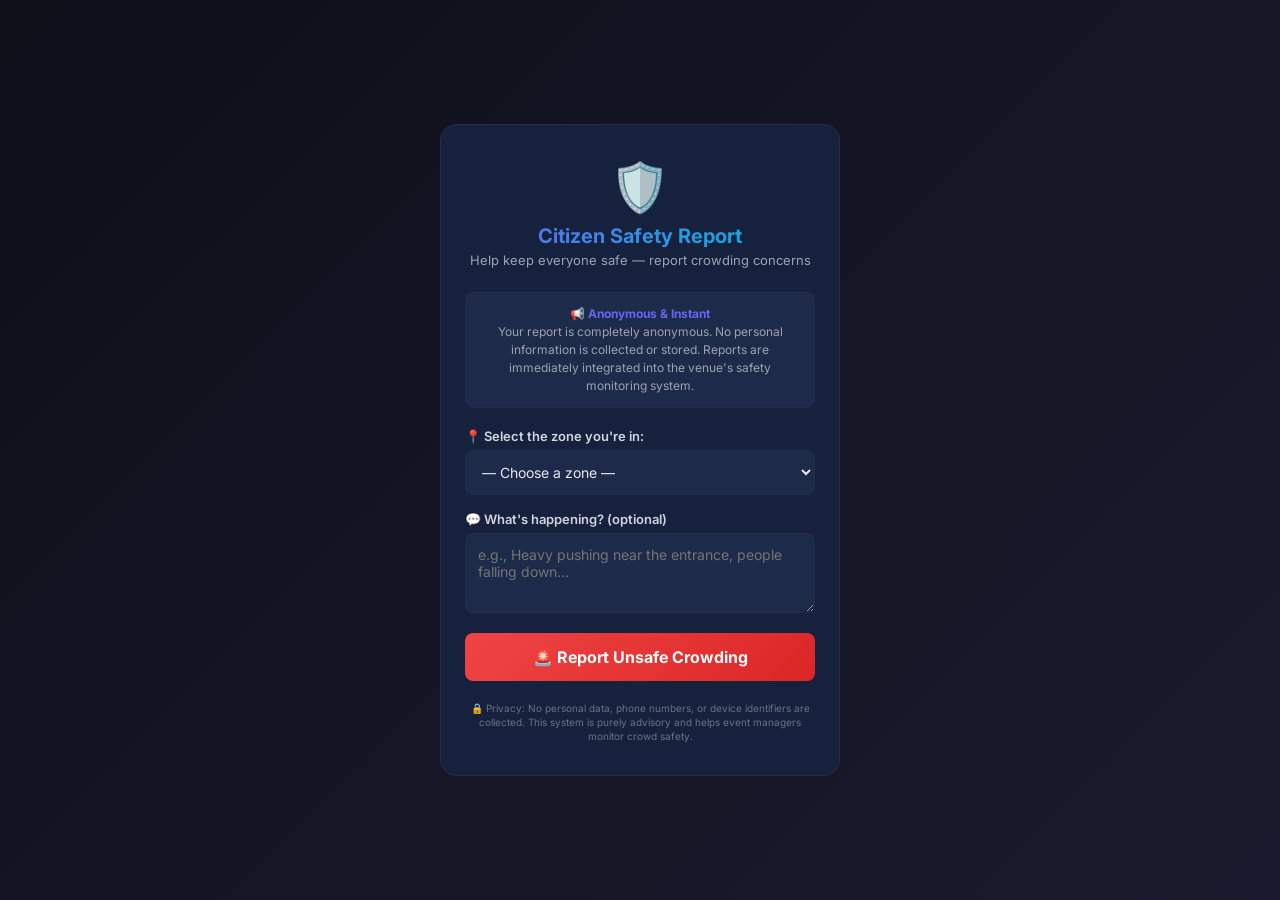
==== frontend/report.html @ de92ccd6 "feat: complete AI crowd safety and decision support system according to 7th semester implementation " ====
<!DOCTYPE html>
<html lang="en">
<head>
    <meta charset="UTF-8">
    <meta name="viewport" content="width=device-width, initial-scale=1.0">
    <title>Citizen Safety Report</title>
    <link href="https://fonts.googleapis.com/css2?family=Inter:wght@400;600;700&display=swap" rel="stylesheet">
    <style>
        * { margin: 0; padding: 0; box-sizing: border-box; }
        body {
            font-family: 'Inter', sans-serif;
            background: linear-gradient(135deg, #0f0f1a 0%, #1a1a2e 100%);
            color: #e8e8f0;
            min-height: 100vh;
            display: flex;
            align-items: center;
            justify-content: center;
            padding: 20px;
        }
        .container {
            background: #16213e;
            border: 1px solid #2a2a4a;
            border-radius: 16px;
            padding: 32px 24px;
            width: 100%;
            max-width: 400px;
            text-align: center;
        }
        .logo { font-size: 48px; margin-bottom: 8px; }
        h1 {
            font-size: 20px;
            font-weight: 700;
            margin-bottom: 4px;
            background: linear-gradient(135deg, #6366f1, #06b6d4);
            -webkit-background-clip: text;
            -webkit-text-fill-color: transparent;
        }
        .subtitle { font-size: 13px; color: #9ca3af; margin-bottom: 24px; }
        .info-box {
            background: #1e2a4a;
            border: 1px solid #2a2a4a;
            border-radius: 8px;
            padding: 12px;
            margin-bottom: 20px;
            font-size: 12px;
            color: #9ca3af;
            line-height: 1.5;
        }
        .info-box strong { color: #6366f1; }
        label {
            display: block;
            text-align: left;
            font-size: 13px;
            font-weight: 600;
            margin-bottom: 6px;
            color: #d1d5db;
        }
        select, textarea {
            width: 100%;
            background: #1e2a4a;
            border: 1px solid #2a2a4a;
            color: #e8e8f0;
            padding: 12px;
            border-radius: 8px;
            font-family: 'Inter', sans-serif;
            font-size: 14px;
            margin-bottom: 16px;
            outline: none;
        }
        select:focus, textarea:focus { border-color: #6366f1; }
        textarea { resize: vertical; min-height: 80px; }
        .btn-report {
            width: 100%;
            background: linear-gradient(135deg, #ef4444, #dc2626);
            color: white;
            border: none;
            padding: 14px;
            border-radius: 8px;
            font-size: 16px;
            font-weight: 700;
            cursor: pointer;
            transition: all 0.3s ease;
            font-family: 'Inter', sans-serif;
        }
        .btn-report:hover { transform: translateY(-1px); box-shadow: 0 4px 20px rgba(239, 68, 68, 0.3); }
        .btn-report:active { transform: translateY(0); }
        .btn-report:disabled { opacity: 0.5; cursor: not-allowed; }
        .success-msg {
            display: none;
            background: #14532d;
            color: #4ade80;
            border: 1px solid #22c55e;
            padding: 14px;
            border-radius: 8px;
            margin-top: 16px;
            font-size: 14px;
            font-weight: 600;
        }
        .error-msg {
            display: none;
            background: #7f1d1d;
            color: #ef4444;
            border: 1px solid #ef4444;
            padding: 14px;
            border-radius: 8px;
            margin-top: 16px;
            font-size: 14px;
        }
        .privacy-note {
            font-size: 10px;
            color: #6b7280;
            margin-top: 20px;
            line-height: 1.4;
        }
    </style>
</head>
<body>
    <div class="container">
        <div class="logo">🛡️</div>
        <h1>Citizen Safety Report</h1>
        <p class="subtitle">Help keep everyone safe — report crowding concerns</p>

        <div class="info-box">
            <strong>📢 Anonymous & Instant</strong><br>
            Your report is completely anonymous. No personal information is collected or stored.
            Reports are immediately integrated into the venue's safety monitoring system.
        </div>

        <form id="report-form">
            <label for="zone-select">📍 Select the zone you're in:</label>
            <select id="zone-select" required>
                <option value="">— Choose a zone —</option>
                <option value="gate_a">Main Entry Gate A</option>
                <option value="corridor_b">Connecting Corridor B</option>
                <option value="exit_c">Emergency Exit C</option>
                <option value="counter_d">Ticket Counter D</option>
                <option value="ground_e">Open Ground Plaza E</option>
            </select>

            <label for="message">💬 What's happening? (optional)</label>
            <textarea id="message" placeholder="e.g., Heavy pushing near the entrance, people falling down..."></textarea>

            <button type="submit" class="btn-report" id="submit-btn">
                🚨 Report Unsafe Crowding
            </button>
        </form>

        <div id="success-msg" class="success-msg">
            ✅ Report submitted successfully! Thank you for helping keep everyone safe.
        </div>

        <div id="error-msg" class="error-msg">
            ❌ Failed to submit report. Please try again.
        </div>

        <p class="privacy-note">
            🔒 Privacy: No personal data, phone numbers, or device identifiers are collected.
            This system is purely advisory and helps event managers monitor crowd safety.
        </p>
    </div>

    <script>
        document.getElementById('report-form').addEventListener('submit', async (e) => {
            e.preventDefault();

            const zoneId = document.getElementById('zone-select').value;
            const message = document.getElementById('message').value.trim() || 'This area feels unsafe';
            const btn = document.getElementById('submit-btn');
            const successEl = document.getElementById('success-msg');
            const errorEl = document.getElementById('error-msg');

            if (!zoneId) {
                alert('Please select a zone');
                return;
            }

            btn.disabled = true;
            btn.textContent = 'Submitting...';
            successEl.style.display = 'none';
            errorEl.style.display = 'none';

            try {
                const resp = await fetch('/api/reports/citizen', {
                    method: 'POST',
                    headers: { 'Content-Type': 'application/json' },
                    body: JSON.stringify({ zone_id: zoneId, message }),
                });

                if (resp.ok) {
                    successEl.style.display = 'block';
                    document.getElementById('message').value = '';
                    setTimeout(() => {
                        btn.disabled = false;
                        btn.textContent = '🚨 Report Unsafe Crowding';
                    }, 3000);
                } else {
                    throw new Error('Server error');
                }
            } catch (err) {
                errorEl.style.display = 'block';
                btn.disabled = false;
                btn.textContent = '🚨 Report Unsafe Crowding';
            }
        });
    </script>
</body>
</html>
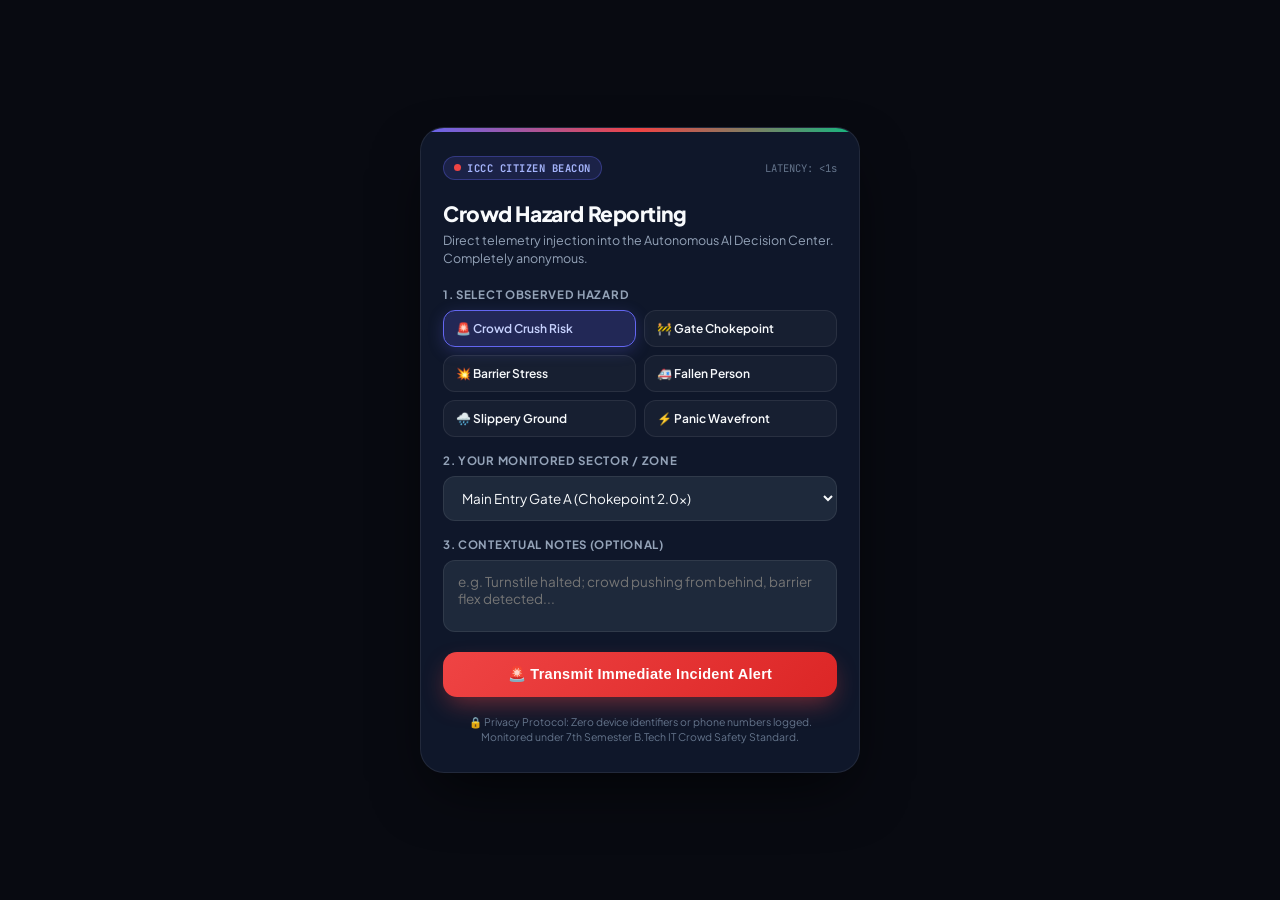
==== commit a6eadcee: "Complete 7th sem project implementation: full Member 1-4 pipeline, agentic AI cognitive loop, multi-" ====
--- a/frontend/report.html
+++ b/frontend/report.html
@@ -2,204 +2,361 @@
 <html lang="en">
 <head>
     <meta charset="UTF-8">
-    <meta name="viewport" content="width=device-width, initial-scale=1.0">
-    <title>Citizen Safety Report</title>
-    <link href="https://fonts.googleapis.com/css2?family=Inter:wght@400;600;700&display=swap" rel="stylesheet">
+    <meta name="viewport" content="width=device-width, initial-scale=1.0, maximum-scale=1.0, user-scalable=no">
+    <title>AI Crowd Safety — Citizen Incident Beacon</title>
+    <link rel="preconnect" href="https://fonts.googleapis.com">
+    <link rel="preconnect" href="https://fonts.gstatic.com" crossorigin>
+    <link href="https://fonts.googleapis.com/css2?family=JetBrains+Mono:wght@500;700&family=Plus+Jakarta+Sans:wght@400;500;600;700;800&display=swap" rel="stylesheet">
     <style>
-        * { margin: 0; padding: 0; box-sizing: border-box; }
+        :root {
+            --bg-dark: #080a11;
+            --surface-card: #0f172a;
+            --surface-elevated: #1e293b;
+            --primary-indigo: #6366f1;
+            --danger-red: #ef4444;
+            --emerald-safe: #10b981;
+            --amber-warn: #f59e0b;
+            --border-subtle: rgba(255, 255, 255, 0.08);
+            --text-main: #f8fafc;
+            --text-muted: #94a3b8;
+        }
+
+        * { margin: 0; padding: 0; box-sizing: border-box; -webkit-tap-highlight-color: transparent; }
         body {
-            font-family: 'Inter', sans-serif;
-            background: linear-gradient(135deg, #0f0f1a 0%, #1a1a2e 100%);
-            color: #e8e8f0;
+            font-family: 'Plus Jakarta Sans', sans-serif;
+            background: var(--bg-dark);
+            color: var(--text-main);
             min-height: 100vh;
             display: flex;
             align-items: center;
             justify-content: center;
-            padding: 20px;
-        }
-        .container {
-            background: #16213e;
-            border: 1px solid #2a2a4a;
-            border-radius: 16px;
-            padding: 32px 24px;
+            padding: 16px;
+        }
+
+        .portal-card {
+            background: var(--surface-card);
+            border: 1px solid var(--border-subtle);
+            border-radius: 24px;
             width: 100%;
-            max-width: 400px;
-            text-align: center;
-        }
-        .logo { font-size: 48px; margin-bottom: 8px; }
+            max-width: 440px;
+            padding: 28px 22px;
+            box-shadow: 0 25px 60px -15px rgba(0, 0, 0, 0.7);
+            position: relative;
+            overflow: hidden;
+        }
+
+        .portal-card::before {
+            content: '';
+            position: absolute;
+            top: 0; left: 0; right: 0;
+            height: 4px;
+            background: linear-gradient(90deg, #6366f1, #ef4444, #10b981);
+        }
+
+        .brand-header {
+            display: flex;
+            align-items: center;
+            justify-content: space-between;
+            margin-bottom: 20px;
+        }
+
+        .brand-pill {
+            display: inline-flex;
+            align-items: center;
+            gap: 6px;
+            background: rgba(99, 102, 241, 0.15);
+            border: 1px solid rgba(99, 102, 241, 0.35);
+            color: #a5b4fc;
+            padding: 4px 10px;
+            border-radius: 9999px;
+            font-family: 'JetBrains Mono', monospace;
+            font-size: 10.5px;
+            font-weight: 700;
+            letter-spacing: 0.05em;
+        }
+
+        .live-dot {
+            width: 7px;
+            height: 7px;
+            border-radius: 50%;
+            background: #ef4444;
+            animation: pulse-dot 1.5s infinite;
+        }
+
+        @keyframes pulse-dot {
+            0%, 100% { opacity: 1; transform: scale(1); }
+            50% { opacity: 0.4; transform: scale(1.3); }
+        }
+
         h1 {
-            font-size: 20px;
+            font-size: 21px;
+            font-weight: 800;
+            letter-spacing: -0.02em;
+            margin-bottom: 4px;
+        }
+
+        .tagline {
+            font-size: 12.5px;
+            color: var(--text-muted);
+            margin-bottom: 20px;
+            line-height: 1.45;
+        }
+
+        .section-label {
+            display: block;
+            font-size: 11.5px;
             font-weight: 700;
-            margin-bottom: 4px;
-            background: linear-gradient(135deg, #6366f1, #06b6d4);
-            -webkit-background-clip: text;
-            -webkit-text-fill-color: transparent;
-        }
-        .subtitle { font-size: 13px; color: #9ca3af; margin-bottom: 24px; }
-        .info-box {
-            background: #1e2a4a;
-            border: 1px solid #2a2a4a;
-            border-radius: 8px;
-            padding: 12px;
-            margin-bottom: 20px;
+            text-transform: uppercase;
+            letter-spacing: 0.06em;
+            color: var(--text-muted);
+            margin-bottom: 8px;
+        }
+
+        .category-grid {
+            display: grid;
+            grid-template-columns: repeat(2, 1fr);
+            gap: 8px;
+            margin-bottom: 16px;
+        }
+
+        .cat-chip {
+            background: rgba(255, 255, 255, 0.035);
+            border: 1px solid var(--border-subtle);
+            border-radius: 12px;
+            padding: 10px 12px;
             font-size: 12px;
-            color: #9ca3af;
-            line-height: 1.5;
-        }
-        .info-box strong { color: #6366f1; }
-        label {
-            display: block;
+            font-weight: 600;
+            color: var(--text-main);
+            display: flex;
+            align-items: center;
+            gap: 8px;
+            cursor: pointer;
+            transition: all 0.2s cubic-bezier(0.16, 1, 0.3, 1);
             text-align: left;
-            font-size: 13px;
-            font-weight: 600;
-            margin-bottom: 6px;
-            color: #d1d5db;
-        }
-        select, textarea {
+        }
+
+        .cat-chip.selected {
+            background: rgba(99, 102, 241, 0.22);
+            border-color: #6366f1;
+            color: #c7d2fe;
+            box-shadow: 0 4px 15px rgba(99, 102, 241, 0.25);
+        }
+
+        .input-control {
             width: 100%;
-            background: #1e2a4a;
-            border: 1px solid #2a2a4a;
-            color: #e8e8f0;
-            padding: 12px;
-            border-radius: 8px;
-            font-family: 'Inter', sans-serif;
-            font-size: 14px;
+            background: var(--surface-elevated);
+            border: 1px solid var(--border-subtle);
+            border-radius: 12px;
+            padding: 12px 14px;
+            color: var(--text-main);
+            font-family: inherit;
+            font-size: 13.5px;
             margin-bottom: 16px;
             outline: none;
-        }
-        select:focus, textarea:focus { border-color: #6366f1; }
-        textarea { resize: vertical; min-height: 80px; }
-        .btn-report {
+            transition: border-color 0.2s;
+        }
+
+        .input-control:focus {
+            border-color: #6366f1;
+        }
+
+        textarea.input-control {
+            resize: none;
+            min-height: 72px;
+        }
+
+        .btn-submit {
             width: 100%;
-            background: linear-gradient(135deg, #ef4444, #dc2626);
-            color: white;
+            background: linear-gradient(135deg, #ef4444 0%, #dc2626 100%);
+            color: #ffffff;
             border: none;
+            border-radius: 14px;
             padding: 14px;
-            border-radius: 8px;
-            font-size: 16px;
-            font-weight: 700;
+            font-size: 14.5px;
+            font-weight: 800;
+            letter-spacing: 0.02em;
             cursor: pointer;
-            transition: all 0.3s ease;
-            font-family: 'Inter', sans-serif;
-        }
-        .btn-report:hover { transform: translateY(-1px); box-shadow: 0 4px 20px rgba(239, 68, 68, 0.3); }
-        .btn-report:active { transform: translateY(0); }
-        .btn-report:disabled { opacity: 0.5; cursor: not-allowed; }
-        .success-msg {
+            display: flex;
+            align-items: center;
+            justify-content: center;
+            gap: 8px;
+            transition: all 0.2s ease;
+            box-shadow: 0 10px 25px -5px rgba(239, 68, 68, 0.45);
+        }
+
+        .btn-submit:active {
+            transform: scale(0.98);
+        }
+
+        /* Success & Guidance Screen */
+        .response-panel {
             display: none;
-            background: #14532d;
-            color: #4ade80;
-            border: 1px solid #22c55e;
-            padding: 14px;
-            border-radius: 8px;
-            margin-top: 16px;
+            background: rgba(16, 185, 129, 0.1);
+            border: 1px solid rgba(16, 185, 129, 0.3);
+            border-radius: 16px;
+            padding: 18px;
+            margin-top: 18px;
+            animation: fadeIn 0.3s ease-out;
+        }
+
+        .response-title {
+            color: #34d399;
+            font-weight: 800;
             font-size: 14px;
-            font-weight: 600;
-        }
-        .error-msg {
-            display: none;
-            background: #7f1d1d;
-            color: #ef4444;
-            border: 1px solid #ef4444;
-            padding: 14px;
-            border-radius: 8px;
-            margin-top: 16px;
-            font-size: 14px;
-        }
-        .privacy-note {
-            font-size: 10px;
-            color: #6b7280;
-            margin-top: 20px;
+            display: flex;
+            align-items: center;
+            gap: 6px;
+            margin-bottom: 8px;
+        }
+
+        .response-body {
+            font-size: 12.5px;
+            color: #e2e8f0;
+            line-height: 1.5;
+        }
+
+        .guidance-box {
+            margin-top: 12px;
+            padding: 12px;
+            background: rgba(0, 0, 0, 0.35);
+            border-radius: 10px;
+            border-left: 3px solid #6366f1;
+        }
+
+        .guidance-box strong {
+            color: #a5b4fc;
+            display: block;
+            margin-bottom: 4px;
+            font-size: 11.5px;
+            text-transform: uppercase;
+        }
+
+        .footer-note {
+            margin-top: 18px;
+            font-size: 10.5px;
+            color: #64748b;
+            text-align: center;
             line-height: 1.4;
+        }
+
+        @keyframes fadeIn {
+            from { opacity: 0; transform: translateY(6px); }
+            to { opacity: 1; transform: translateY(0); }
         }
     </style>
 </head>
 <body>
-    <div class="container">
-        <div class="logo">🛡️</div>
-        <h1>Citizen Safety Report</h1>
-        <p class="subtitle">Help keep everyone safe — report crowding concerns</p>
-
-        <div class="info-box">
-            <strong>📢 Anonymous & Instant</strong><br>
-            Your report is completely anonymous. No personal information is collected or stored.
-            Reports are immediately integrated into the venue's safety monitoring system.
+    <div class="portal-card">
+        <div class="brand-header">
+            <span class="brand-pill">
+                <span class="live-dot"></span>
+                ICCC CITIZEN BEACON
+            </span>
+            <span style="font-family:'JetBrains Mono',monospace;font-size:10.5px;color:#64748b;">LATENCY: &lt;1s</span>
         </div>
 
-        <form id="report-form">
-            <label for="zone-select">📍 Select the zone you're in:</label>
-            <select id="zone-select" required>
-                <option value="">— Choose a zone —</option>
-                <option value="gate_a">Main Entry Gate A</option>
-                <option value="corridor_b">Connecting Corridor B</option>
-                <option value="exit_c">Emergency Exit C</option>
-                <option value="counter_d">Ticket Counter D</option>
-                <option value="ground_e">Open Ground Plaza E</option>
+        <h1>Crowd Hazard Reporting</h1>
+        <p class="tagline">Direct telemetry injection into the Autonomous AI Decision Center. Completely anonymous.</p>
+
+        <form id="hazard-form">
+            <label class="section-label">1. Select Observed Hazard</label>
+            <div class="category-grid" id="category-grid">
+                <div class="cat-chip selected" data-cat="Severe Crowd Compression">🚨 Crowd Crush Risk</div>
+                <div class="cat-chip" data-cat="Turnstile Gate Stoppage">🚧 Gate Chokepoint</div>
+                <div class="cat-chip" data-cat="Barrier Distortion">💥 Barrier Stress</div>
+                <div class="cat-chip" data-cat="Medical / Fallen Attendee">🚑 Fallen Person</div>
+                <div class="cat-chip" data-cat="Wet Slippery Ground">🌧️ Slippery Ground</div>
+                <div class="cat-chip" data-cat="Sudden Directional Surge">⚡ Panic Wavefront</div>
+            </div>
+
+            <label class="section-label" for="zone-select">2. Your Monitored Sector / Zone</label>
+            <select id="zone-select" class="input-control" required>
+                <option value="gate_a">Main Entry Gate A (Chokepoint 2.0x)</option>
+                <option value="corridor_b">Connecting Corridor B (Transit 1.75x)</option>
+                <option value="exit_c">Emergency Exit C (Egress 2.0x)</option>
+                <option value="counter_d">Ticket Counter D (Queue Area 1.5x)</option>
+                <option value="ground_e">Open Ground Plaza E (Central Concourse)</option>
             </select>
 
-            <label for="message">💬 What's happening? (optional)</label>
-            <textarea id="message" placeholder="e.g., Heavy pushing near the entrance, people falling down..."></textarea>
-
-            <button type="submit" class="btn-report" id="submit-btn">
-                🚨 Report Unsafe Crowding
+            <label class="section-label" for="notes">3. Contextual Notes (Optional)</label>
+            <textarea id="notes" class="input-control" placeholder="e.g. Turnstile halted; crowd pushing from behind, barrier flex detected..."></textarea>
+
+            <button type="submit" class="btn-submit" id="submit-btn">
+                <span>🚨 Transmit Immediate Incident Alert</span>
             </button>
         </form>
 
-        <div id="success-msg" class="success-msg">
-            ✅ Report submitted successfully! Thank you for helping keep everyone safe.
+        <div id="response-panel" class="response-panel">
+            <div class="response-title">
+                <span>✓ TELEMETRY INJECTED INTO ICCC SYSTEM</span>
+            </div>
+            <div class="response-body">
+                Your report has elevated the spatial risk weighting for <strong id="reported-zone-name">this zone</strong>. AI decision loops have been notified.
+                <div class="guidance-box">
+                    <strong>🛡️ Life Safety Egress Directive:</strong>
+                    Do not fight the crowd wave directly. Move diagonally across the flow towards the nearest marked perimeter. Maintain a wide defensive foot stance.
+                </div>
+            </div>
         </div>
 
-        <div id="error-msg" class="error-msg">
-            ❌ Failed to submit report. Please try again.
-        </div>
-
-        <p class="privacy-note">
-            🔒 Privacy: No personal data, phone numbers, or device identifiers are collected.
-            This system is purely advisory and helps event managers monitor crowd safety.
+        <p class="footer-note">
+            🔒 Privacy Protocol: Zero device identifiers or phone numbers logged. Monitored under 7th Semester B.Tech IT Crowd Safety Standard.
         </p>
     </div>
 
     <script>
-        document.getElementById('report-form').addEventListener('submit', async (e) => {
+        let selectedCategory = "Severe Crowd Compression";
+
+        // Category chip selector
+        document.querySelectorAll('.cat-chip').forEach(chip => {
+            chip.addEventListener('click', () => {
+                document.querySelectorAll('.cat-chip').forEach(c => c.classList.remove('selected'));
+                chip.classList.add('selected');
+                selectedCategory = chip.dataset.cat;
+            });
+        });
+
+        // Form Submission
+        document.getElementById('hazard-form').addEventListener('submit', async (e) => {
             e.preventDefault();
-
             const zoneId = document.getElementById('zone-select').value;
-            const message = document.getElementById('message').value.trim() || 'This area feels unsafe';
+            const zoneName = document.getElementById('zone-select').options[document.getElementById('zone-select').selectedIndex].text;
+            const notes = document.getElementById('notes').value.trim();
+            const fullMessage = `${selectedCategory}: ${notes || 'Hazardous crowd congestion detected'}`;
             const btn = document.getElementById('submit-btn');
-            const successEl = document.getElementById('success-msg');
-            const errorEl = document.getElementById('error-msg');
-
-            if (!zoneId) {
-                alert('Please select a zone');
-                return;
-            }
+            const resPanel = document.getElementById('response-panel');
 
             btn.disabled = true;
-            btn.textContent = 'Submitting...';
-            successEl.style.display = 'none';
-            errorEl.style.display = 'none';
+            btn.innerHTML = '<span>⚡ Transmitting to ICCC Hub...</span>';
+
+            // Haptic feedback if available on mobile
+            if (navigator.vibrate) navigator.vibrate([100, 50, 100]);
 
             try {
                 const resp = await fetch('/api/reports/citizen', {
                     method: 'POST',
                     headers: { 'Content-Type': 'application/json' },
-                    body: JSON.stringify({ zone_id: zoneId, message }),
+                    body: JSON.stringify({ zone_id: zoneId, message: fullMessage })
                 });
 
                 if (resp.ok) {
-                    successEl.style.display = 'block';
-                    document.getElementById('message').value = '';
+                    document.getElementById('reported-zone-name').textContent = zoneName;
+                    resPanel.style.display = 'block';
+                    document.getElementById('notes').value = '';
+                    btn.innerHTML = '<span>✓ Report Logged by Safety AI</span>';
+                    btn.style.background = '#059669';
                     setTimeout(() => {
                         btn.disabled = false;
-                        btn.textContent = '🚨 Report Unsafe Crowding';
-                    }, 3000);
+                        btn.innerHTML = '<span>🚨 Transmit Additional Alert</span>';
+                        btn.style.background = '';
+                    }, 4000);
                 } else {
                     throw new Error('Server error');
                 }
             } catch (err) {
-                errorEl.style.display = 'block';
+                alert('Connection error. Please check Wi-Fi or try again.');
                 btn.disabled = false;
-                btn.textContent = '🚨 Report Unsafe Crowding';
+                btn.innerHTML = '<span>🚨 Transmit Immediate Incident Alert</span>';
             }
         });
     </script>
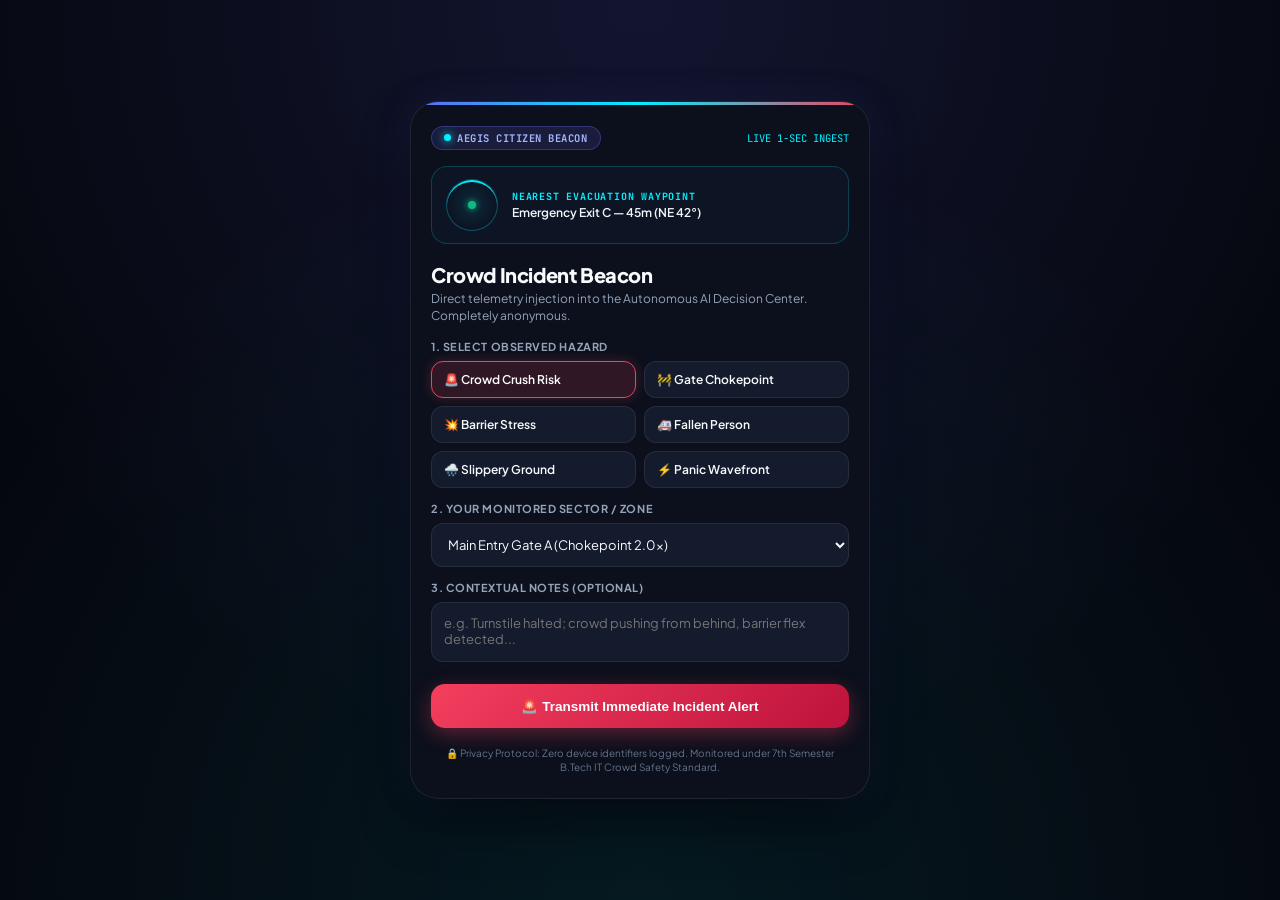
==== commit abaf2102: "feat(ui): Unleash God-Level Tactical HUD experience with 60FPS Kinetic Crowd Particles, Thermal Infr" ====
--- a/frontend/report.html
+++ b/frontend/report.html
@@ -3,17 +3,18 @@
 <head>
     <meta charset="UTF-8">
     <meta name="viewport" content="width=device-width, initial-scale=1.0, maximum-scale=1.0, user-scalable=no">
-    <title>AI Crowd Safety — Citizen Incident Beacon</title>
+    <title>AEGIS // Citizen Incident Beacon &amp; Tactical Wayfinder</title>
     <link rel="preconnect" href="https://fonts.googleapis.com">
     <link rel="preconnect" href="https://fonts.gstatic.com" crossorigin>
-    <link href="https://fonts.googleapis.com/css2?family=JetBrains+Mono:wght@500;700&family=Plus+Jakarta+Sans:wght@400;500;600;700;800&display=swap" rel="stylesheet">
+    <link href="https://fonts.googleapis.com/css2?family=JetBrains+Mono:wght@500;700;800&family=Plus+Jakarta+Sans:wght@400;500;600;700;800&display=swap" rel="stylesheet">
     <style>
         :root {
-            --bg-dark: #080a11;
-            --surface-card: #0f172a;
-            --surface-elevated: #1e293b;
+            --bg-dark: #05070e;
+            --surface-card: #0c101c;
+            --surface-elevated: #141b2d;
             --primary-indigo: #6366f1;
-            --danger-red: #ef4444;
+            --cyan-accent: #00f0ff;
+            --danger-red: #f43f5e;
             --emerald-safe: #10b981;
             --amber-warn: #f59e0b;
             --border-subtle: rgba(255, 255, 255, 0.08);
@@ -25,6 +26,9 @@
         body {
             font-family: 'Plus Jakarta Sans', sans-serif;
             background: var(--bg-dark);
+            background-image: 
+                radial-gradient(circle at 50% 0%, rgba(99, 102, 241, 0.15), transparent 70%),
+                radial-gradient(circle at 50% 100%, rgba(0, 240, 255, 0.08), transparent 70%);
             color: var(--text-main);
             min-height: 100vh;
             display: flex;
@@ -35,12 +39,12 @@
 
         .portal-card {
             background: var(--surface-card);
-            border: 1px solid var(--border-subtle);
-            border-radius: 24px;
+            border: 1px solid rgba(255, 255, 255, 0.08);
+            border-radius: 28px;
             width: 100%;
-            max-width: 440px;
-            padding: 28px 22px;
-            box-shadow: 0 25px 60px -15px rgba(0, 0, 0, 0.7);
+            max-width: 460px;
+            padding: 24px 20px;
+            box-shadow: 0 25px 60px -15px rgba(0, 0, 0, 0.8), 0 0 40px rgba(99, 102, 241, 0.1);
             position: relative;
             overflow: hidden;
         }
@@ -49,15 +53,15 @@
             content: '';
             position: absolute;
             top: 0; left: 0; right: 0;
-            height: 4px;
-            background: linear-gradient(90deg, #6366f1, #ef4444, #10b981);
+            height: 3px;
+            background: linear-gradient(90deg, #6366f1, #00f0ff, #f43f5e);
         }
 
         .brand-header {
             display: flex;
             align-items: center;
             justify-content: space-between;
-            margin-bottom: 20px;
+            margin-bottom: 16px;
         }
 
         .brand-pill {
@@ -67,7 +71,7 @@
             background: rgba(99, 102, 241, 0.15);
             border: 1px solid rgba(99, 102, 241, 0.35);
             color: #a5b4fc;
-            padding: 4px 10px;
+            padding: 4px 12px;
             border-radius: 9999px;
             font-family: 'JetBrains Mono', monospace;
             font-size: 10.5px;
@@ -79,7 +83,8 @@
             width: 7px;
             height: 7px;
             border-radius: 50%;
-            background: #ef4444;
+            background: #00f0ff;
+            box-shadow: 0 0 8px #00f0ff;
             animation: pulse-dot 1.5s infinite;
         }
 
@@ -88,58 +93,116 @@
             50% { opacity: 0.4; transform: scale(1.3); }
         }
 
+        /* RADAR COMPASS HUD WIDGET */
+        .radar-widget {
+            display: flex;
+            align-items: center;
+            gap: 14px;
+            background: rgba(15, 23, 42, 0.65);
+            border: 1px solid rgba(0, 240, 255, 0.2);
+            border-radius: 16px;
+            padding: 12px 14px;
+            margin-bottom: 18px;
+        }
+        .radar-ring {
+            width: 52px;
+            height: 52px;
+            border-radius: 50%;
+            border: 1.5px solid rgba(0, 240, 255, 0.3);
+            position: relative;
+            display: flex;
+            align-items: center;
+            justify-content: center;
+            background: radial-gradient(circle, rgba(0, 240, 255, 0.1) 0%, transparent 70%);
+        }
+        .radar-sweep {
+            position: absolute;
+            inset: 0;
+            border-radius: 50%;
+            border-top: 2px solid #00f0ff;
+            animation: radar-spin 2s linear infinite;
+        }
+        @keyframes radar-spin {
+            to { transform: rotate(360deg); }
+        }
+        .radar-center-dot {
+            width: 8px;
+            height: 8px;
+            background: #10b981;
+            border-radius: 50%;
+            box-shadow: 0 0 6px #10b981;
+        }
+        .radar-info-title {
+            font-family: 'JetBrains Mono', monospace;
+            font-size: 10px;
+            font-weight: 700;
+            letter-spacing: 0.08em;
+            color: #00f0ff;
+            margin-bottom: 2px;
+        }
+        .radar-info-sub {
+            font-size: 12px;
+            font-weight: 600;
+            color: #f1f5f9;
+        }
+
         h1 {
-            font-size: 21px;
+            font-size: 20px;
             font-weight: 800;
             letter-spacing: -0.02em;
             margin-bottom: 4px;
         }
 
         .tagline {
-            font-size: 12.5px;
+            font-size: 12px;
             color: var(--text-muted);
-            margin-bottom: 20px;
-            line-height: 1.45;
+            margin-bottom: 16px;
+            line-height: 1.4;
         }
 
         .section-label {
             display: block;
-            font-size: 11.5px;
+            font-size: 11px;
             font-weight: 700;
             text-transform: uppercase;
-            letter-spacing: 0.06em;
+            letter-spacing: 0.05em;
             color: var(--text-muted);
             margin-bottom: 8px;
+            margin-top: 14px;
         }
 
         .category-grid {
             display: grid;
-            grid-template-columns: repeat(2, 1fr);
+            grid-template-columns: 1fr 1fr;
             gap: 8px;
-            margin-bottom: 16px;
+            margin-bottom: 12px;
         }
 
         .cat-chip {
-            background: rgba(255, 255, 255, 0.035);
+            background: var(--surface-elevated);
             border: 1px solid var(--border-subtle);
+            padding: 10px 12px;
             border-radius: 12px;
-            padding: 10px 12px;
             font-size: 12px;
             font-weight: 600;
-            color: var(--text-main);
-            display: flex;
-            align-items: center;
-            gap: 8px;
             cursor: pointer;
             transition: all 0.2s cubic-bezier(0.16, 1, 0.3, 1);
-            text-align: left;
+            display: flex;
+            align-items: center;
+            gap: 6px;
+            user-select: none;
+        }
+
+        .cat-chip:hover {
+            border-color: rgba(99, 102, 241, 0.5);
+            background: rgba(99, 102, 241, 0.1);
         }
 
         .cat-chip.selected {
-            background: rgba(99, 102, 241, 0.22);
-            border-color: #6366f1;
-            color: #c7d2fe;
-            box-shadow: 0 4px 15px rgba(99, 102, 241, 0.25);
+            background: rgba(244, 63, 94, 0.15);
+            border-color: var(--danger-red);
+            color: #ffffff;
+            box-shadow: 0 0 12px rgba(244, 63, 94, 0.25);
         }
 
         .input-control {
@@ -147,62 +210,66 @@
             background: var(--surface-elevated);
             border: 1px solid var(--border-subtle);
             border-radius: 12px;
-            padding: 12px 14px;
+            padding: 12px;
             color: var(--text-main);
+            font-size: 13px;
             font-family: inherit;
-            font-size: 13.5px;
-            margin-bottom: 16px;
             outline: none;
             transition: border-color 0.2s;
         }
 
         .input-control:focus {
-            border-color: #6366f1;
+            border-color: var(--primary-indigo);
+            box-shadow: 0 0 12px rgba(99, 102, 241, 0.2);
         }
 
         textarea.input-control {
             resize: none;
-            min-height: 72px;
+            min-height: 60px;
         }
 
         .btn-submit {
             width: 100%;
-            background: linear-gradient(135deg, #ef4444 0%, #dc2626 100%);
-            color: #ffffff;
+            margin-top: 18px;
+            padding: 14px;
+            background: linear-gradient(135deg, #f43f5e 0%, #be123c 100%);
             border: none;
             border-radius: 14px;
-            padding: 14px;
-            font-size: 14.5px;
-            font-weight: 800;
-            letter-spacing: 0.02em;
+            color: #ffffff;
+            font-size: 13.5px;
+            font-weight: 700;
             cursor: pointer;
+            box-shadow: 0 6px 20px rgba(244, 63, 94, 0.35);
+            transition: all 0.2s cubic-bezier(0.16, 1, 0.3, 1);
             display: flex;
             align-items: center;
             justify-content: center;
             gap: 8px;
-            transition: all 0.2s ease;
-            box-shadow: 0 10px 25px -5px rgba(239, 68, 68, 0.45);
         }
 
         .btn-submit:active {
             transform: scale(0.98);
         }
 
-        /* Success & Guidance Screen */
+        .btn-submit:disabled {
+            opacity: 0.6;
+            cursor: not-allowed;
+        }
+
         .response-panel {
             display: none;
+            margin-top: 18px;
             background: rgba(16, 185, 129, 0.1);
             border: 1px solid rgba(16, 185, 129, 0.3);
             border-radius: 16px;
-            padding: 18px;
-            margin-top: 18px;
-            animation: fadeIn 0.3s ease-out;
+            padding: 16px;
+            animation: fadeIn 0.4s cubic-bezier(0.16, 1, 0.3, 1);
         }
 
         .response-title {
             color: #34d399;
             font-weight: 800;
-            font-size: 14px;
+            font-size: 13px;
             display: flex;
             align-items: center;
             gap: 6px;
@@ -210,15 +277,15 @@
         }
 
         .response-body {
-            font-size: 12.5px;
+            font-size: 12px;
             color: #e2e8f0;
             line-height: 1.5;
         }
 
         .guidance-box {
-            margin-top: 12px;
-            padding: 12px;
-            background: rgba(0, 0, 0, 0.35);
+            margin-top: 10px;
+            padding: 10px 12px;
+            background: rgba(0, 0, 0, 0.4);
             border-radius: 10px;
             border-left: 3px solid #6366f1;
         }
@@ -227,13 +294,13 @@
             color: #a5b4fc;
             display: block;
             margin-bottom: 4px;
-            font-size: 11.5px;
+            font-size: 11px;
             text-transform: uppercase;
         }
 
         .footer-note {
             margin-top: 18px;
-            font-size: 10.5px;
+            font-size: 10px;
             color: #64748b;
             text-align: center;
             line-height: 1.4;
@@ -250,12 +317,24 @@
         <div class="brand-header">
             <span class="brand-pill">
                 <span class="live-dot"></span>
-                ICCC CITIZEN BEACON
+                AEGIS CITIZEN BEACON
             </span>
-            <span style="font-family:'JetBrains Mono',monospace;font-size:10.5px;color:#64748b;">LATENCY: &lt;1s</span>
+            <span style="font-family:'JetBrains Mono',monospace;font-size:10.5px;color:#00f0ff;">LIVE 1-SEC INGEST</span>
         </div>
 
-        <h1>Crowd Hazard Reporting</h1>
+        <!-- Real-time Tactical Wayfinding Radar -->
+        <div class="radar-widget">
+            <div class="radar-ring">
+                <div class="radar-sweep"></div>
+                <div class="radar-center-dot"></div>
+            </div>
+            <div>
+                <div class="radar-info-title">NEAREST EVACUATION WAYPOINT</div>
+                <div class="radar-info-sub">Emergency Exit C — 45m (NE 42°)</div>
+            </div>
+        </div>
+
+        <h1>Crowd Incident Beacon</h1>
         <p class="tagline">Direct telemetry injection into the Autonomous AI Decision Center. Completely anonymous.</p>
 
         <form id="hazard-form">
@@ -291,21 +370,41 @@
                 <span>✓ TELEMETRY INJECTED INTO ICCC SYSTEM</span>
             </div>
             <div class="response-body">
-                Your report has elevated the spatial risk weighting for <strong id="reported-zone-name">this zone</strong>. AI decision loops have been notified.
+                Your report has elevated the spatial risk weighting for <strong id="reported-zone-name">this zone</strong>. Central AI cognitive loop notified.
                 <div class="guidance-box">
                     <strong>🛡️ Life Safety Egress Directive:</strong>
-                    Do not fight the crowd wave directly. Move diagonally across the flow towards the nearest marked perimeter. Maintain a wide defensive foot stance.
+                    Do not fight the crowd wave directly. Move diagonally across the flow towards Emergency Exit C. Maintain a wide defensive stance.
                 </div>
             </div>
         </div>
 
         <p class="footer-note">
-            🔒 Privacy Protocol: Zero device identifiers or phone numbers logged. Monitored under 7th Semester B.Tech IT Crowd Safety Standard.
+            🔒 Privacy Protocol: Zero device identifiers logged. Monitored under 7th Semester B.Tech IT Crowd Safety Standard.
         </p>
     </div>
 
     <script>
         let selectedCategory = "Severe Crowd Compression";
+
+        // Sound generator
+        function playChime() {
+            try {
+                const AudioCtx = window.AudioContext || window.webkitAudioContext;
+                if (!AudioCtx) return;
+                const ctx = new AudioCtx();
+                const osc = ctx.createOscillator();
+                const gain = ctx.createGain();
+                osc.type = 'sine';
+                osc.frequency.setValueAtTime(880, ctx.currentTime);
+                osc.frequency.exponentialRampToValueAtTime(1760, ctx.currentTime + 0.15);
+                gain.gain.setValueAtTime(0.08, ctx.currentTime);
+                gain.gain.exponentialRampToValueAtTime(0.001, ctx.currentTime + 0.2);
+                osc.connect(gain);
+                gain.connect(ctx.destination);
+                osc.start();
+                osc.stop(ctx.currentTime + 0.2);
+            } catch (e) {}
+        }
 
         // Category chip selector
         document.querySelectorAll('.cat-chip').forEach(chip => {
@@ -327,10 +426,11 @@
             const resPanel = document.getElementById('response-panel');
 
             btn.disabled = true;
-            btn.innerHTML = '<span>⚡ Transmitting to ICCC Hub...</span>';
-
-            // Haptic feedback if available on mobile
-            if (navigator.vibrate) navigator.vibrate([100, 50, 100]);
+            btn.innerHTML = '<span>⚡ Transmitting to Central AI...</span>';
+
+            // Haptic vibration
+            if (navigator.vibrate) navigator.vibrate([80, 40, 80]);
+            playChime();
 
             try {
                 const resp = await fetch('/api/reports/citizen', {
@@ -343,7 +443,7 @@
                     document.getElementById('reported-zone-name').textContent = zoneName;
                     resPanel.style.display = 'block';
                     document.getElementById('notes').value = '';
-                    btn.innerHTML = '<span>✓ Report Logged by Safety AI</span>';
+                    btn.innerHTML = '<span>✓ Alert Ingested by Central Safety AI</span>';
                     btn.style.background = '#059669';
                     setTimeout(() => {
                         btn.disabled = false;
